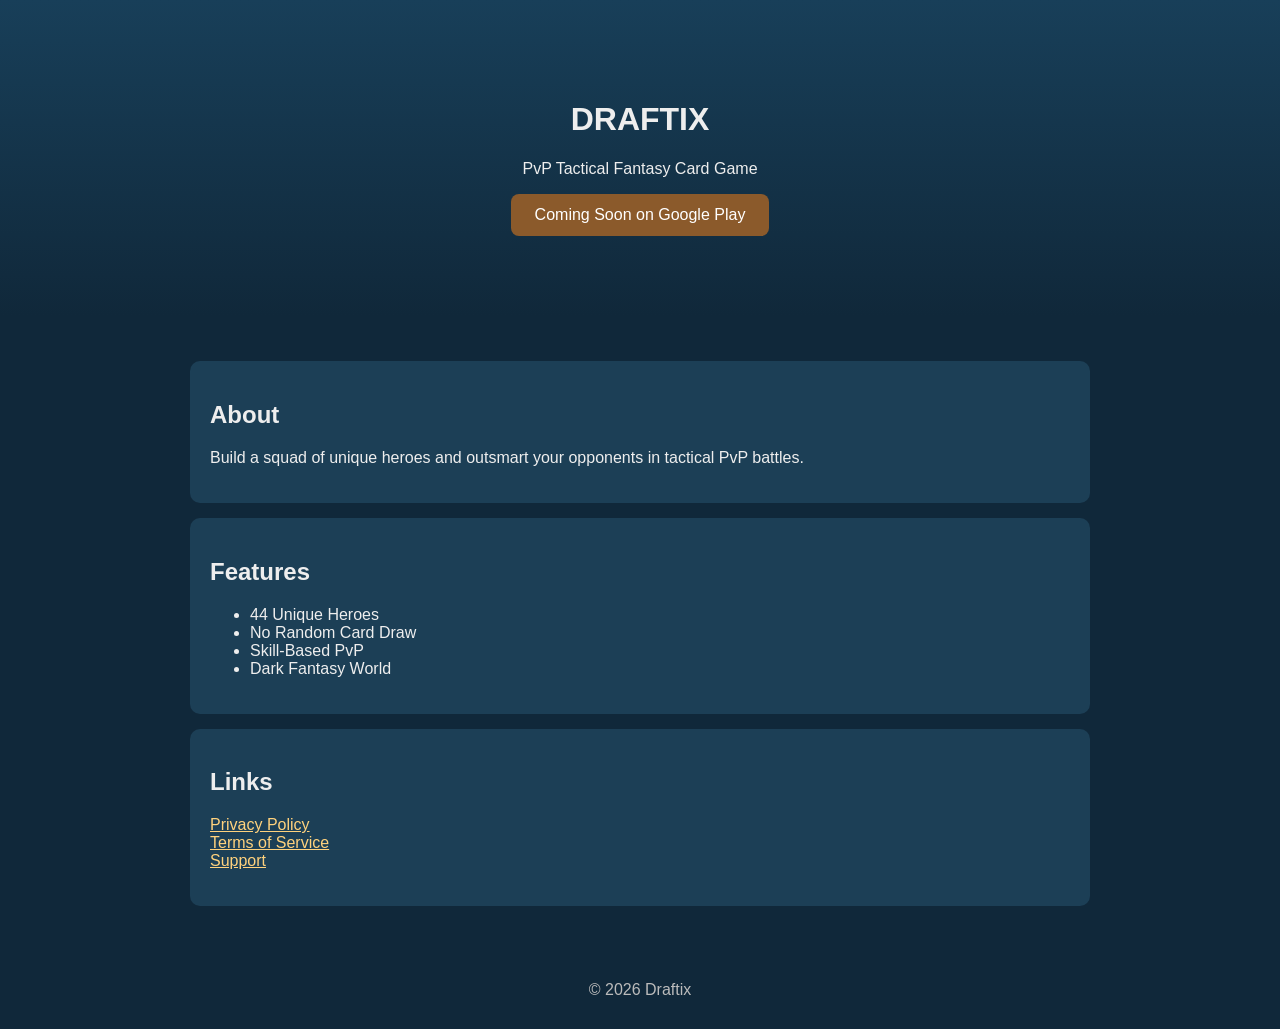
==== index.html @ e76cf4a4 "Add files via upload" ====
<!doctype html><html><head><meta charset='utf-8'><meta name='viewport' content='width=device-width,initial-scale=1'><title>Draftix</title><link rel='stylesheet' href='css/style.css'></head><body>
<div class='hero'><h1>DRAFTIX</h1><p>PvP Tactical Fantasy Card Game</p><a class='btn' href='#'>Coming Soon on Google Play</a></div>
<section>
<div class='card'><h2>About</h2><p>Build a squad of unique heroes and outsmart your opponents in tactical PvP battles.</p></div>
<div class='card'><h2>Features</h2><ul><li>44 Unique Heroes</li><li>No Random Card Draw</li><li>Skill-Based PvP</li><li>Dark Fantasy World</li></ul></div>
<div class='card'><h2>Links</h2><p><a href='privacy.html'>Privacy Policy</a><br><a href='terms.html'>Terms of Service</a><br><a href='support.html'>Support</a></p></div>
</section><footer>© 2026 Draftix</footer></body></html>
---- css/style.css ----
body{margin:0;font-family:Arial;background:#10283a;color:#eee}
.hero{padding:80px 20px;text-align:center;background:linear-gradient(#183f59,#10283a)}
.btn{display:inline-block;background:#8b5a2b;color:#fff;padding:12px 24px;border-radius:8px;text-decoration:none}
section{max-width:900px;margin:auto;padding:30px 20px}
.card{background:#1c3f56;padding:20px;border-radius:10px;margin:15px 0}
footer{text-align:center;padding:30px;color:#bbb}
a{color:#ffd27d}
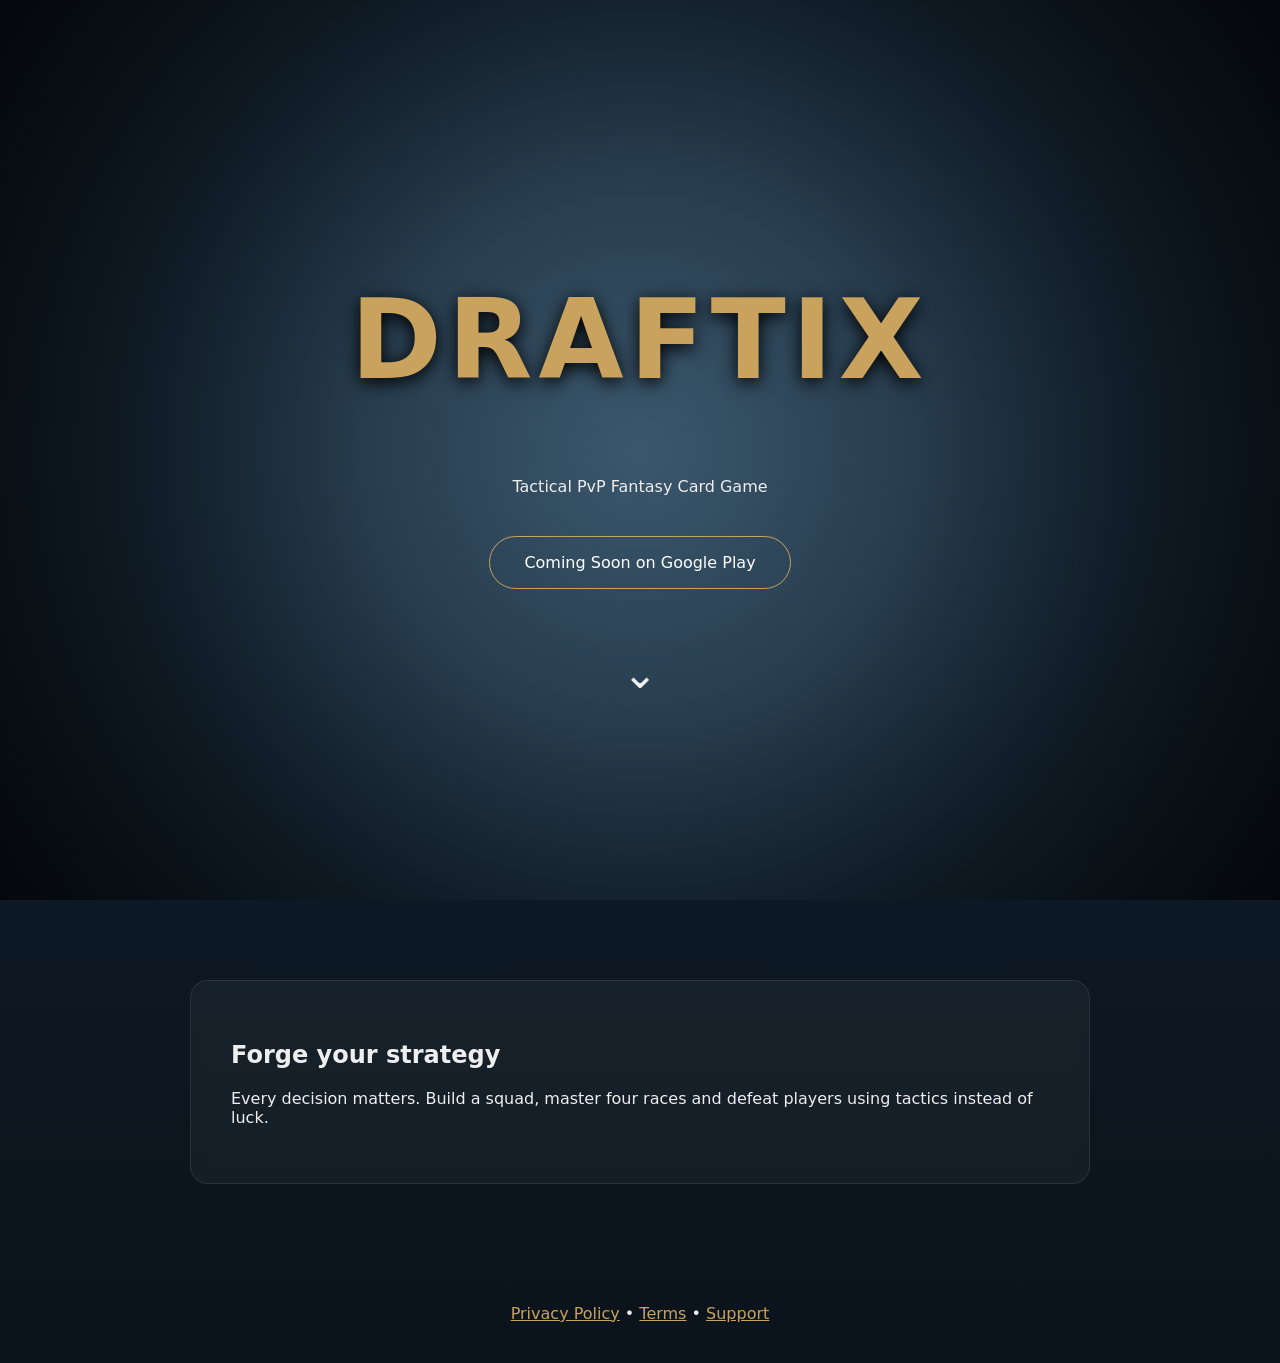
==== commit 404070d3: "Add files via upload" ====
--- a/index.html
+++ b/index.html
@@ -1,7 +1,5 @@
-<!doctype html><html><head><meta charset='utf-8'><meta name='viewport' content='width=device-width,initial-scale=1'><title>Draftix</title><link rel='stylesheet' href='css/style.css'></head><body>
-<div class='hero'><h1>DRAFTIX</h1><p>PvP Tactical Fantasy Card Game</p><a class='btn' href='#'>Coming Soon on Google Play</a></div>
-<section>
-<div class='card'><h2>About</h2><p>Build a squad of unique heroes and outsmart your opponents in tactical PvP battles.</p></div>
-<div class='card'><h2>Features</h2><ul><li>44 Unique Heroes</li><li>No Random Card Draw</li><li>Skill-Based PvP</li><li>Dark Fantasy World</li></ul></div>
-<div class='card'><h2>Links</h2><p><a href='privacy.html'>Privacy Policy</a><br><a href='terms.html'>Terms of Service</a><br><a href='support.html'>Support</a></p></div>
-</section><footer>© 2026 Draftix</footer></body></html>+<!doctype html><html><head><meta charset="utf-8"><meta name="viewport" content="width=device-width,initial-scale=1"><title>Draftix</title><link rel="stylesheet" href="css/style.css"></head><body>
+<div class="hero"><div class="overlay"></div><div class="content"><h1>DRAFTIX</h1><p>Tactical PvP Fantasy Card Game</p><a class="btn" href="#">Coming Soon on Google Play</a><div class="scroll">⌄</div></div></div>
+<section><div class="panel"><h2>Forge your strategy</h2><p>Every decision matters. Build a squad, master four races and defeat players using tactics instead of luck.</p></div></section>
+<footer><a href="privacy.html">Privacy Policy</a> • <a href="terms.html">Terms</a> • <a href="support.html">Support</a></footer>
+</body></html>
--- a/css/style.css
+++ b/css/style.css
@@ -1,7 +1 @@
-body{margin:0;font-family:Arial;background:#10283a;color:#eee}
-.hero{padding:80px 20px;text-align:center;background:linear-gradient(#183f59,#10283a)}
-.btn{display:inline-block;background:#8b5a2b;color:#fff;padding:12px 24px;border-radius:8px;text-decoration:none}
-section{max-width:900px;margin:auto;padding:30px 20px}
-.card{background:#1c3f56;padding:20px;border-radius:10px;margin:15px 0}
-footer{text-align:center;padding:30px;color:#bbb}
-a{color:#ffd27d}+:root{--gold:#c9a25d;--bg:#0d1822;}*{box-sizing:border-box}body{margin:0;font-family:system-ui;background:linear-gradient(#102435,#0b131b);color:#eee}.hero{position:relative;height:100vh;display:flex;align-items:center;justify-content:center;overflow:hidden;background:radial-gradient(circle at center,#27465e,#0b131b)}.hero:before{content:'';position:absolute;inset:-5%;background:radial-gradient(circle,#ffffff18,transparent 60%);animation:breathe 18s ease-in-out infinite}.overlay{position:absolute;inset:0;background:radial-gradient(circle,transparent 35%,#0009 100%)}.content{position:relative;text-align:center;animation:fade 1.5s}.content h1{font-size:clamp(56px,10vw,110px);letter-spacing:6px;color:var(--gold);text-shadow:0 4px 18px #000}.btn{display:inline-block;margin-top:24px;padding:16px 34px;border:1px solid var(--gold);border-radius:999px;color:#fff;text-decoration:none;transition:.3s}.btn:hover{background:var(--gold);color:#111;transform:translateY(-2px)}.scroll{margin-top:60px;font-size:42px;animation:bob 2s infinite}.panel{max-width:900px;margin:80px auto;padding:40px;border:1px solid #ffffff18;border-radius:18px;background:#ffffff0a;backdrop-filter:blur(6px)}footer{text-align:center;padding:40px}a{color:var(--gold)}@keyframes breathe{50%{transform:scale(1.05)}}@keyframes fade{from{opacity:0;transform:translateY(25px)}to{opacity:1}}@keyframes bob{50%{transform:translateY(10px)}}
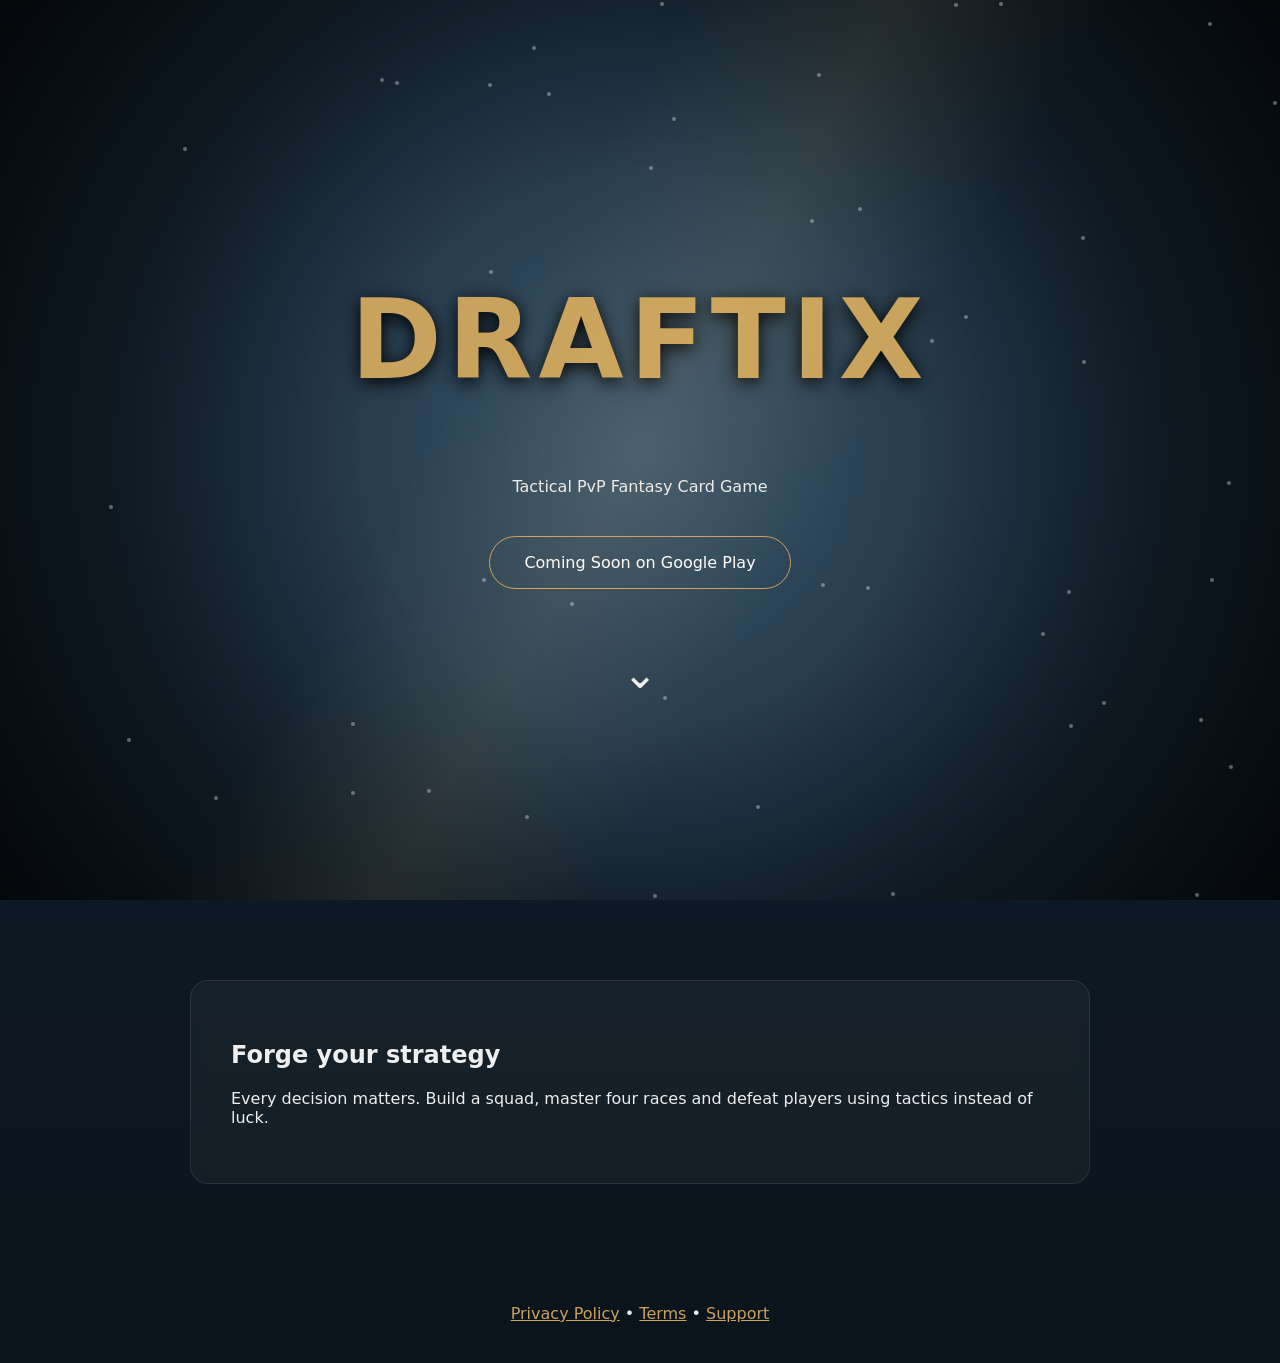
==== commit 17b36f5e: "Add files via upload" ====
--- a/index.html
+++ b/index.html
@@ -1,5 +1,9 @@
 <!doctype html><html><head><meta charset="utf-8"><meta name="viewport" content="width=device-width,initial-scale=1"><title>Draftix</title><link rel="stylesheet" href="css/style.css"></head><body>
-<div class="hero"><div class="overlay"></div><div class="content"><h1>DRAFTIX</h1><p>Tactical PvP Fantasy Card Game</p><a class="btn" href="#">Coming Soon on Google Play</a><div class="scroll">⌄</div></div></div>
+<div class="hero"><div class="atmosphere">
+    <div class="light-rays"></div>
+    <div class="dust-container"></div>
+</div><div class="overlay"></div><div class="content"><h1>DRAFTIX</h1><p>Tactical PvP Fantasy Card Game</p><a class="btn" href="#">Coming Soon on Google Play</a><div class="scroll">⌄</div></div></div>
 <section><div class="panel"><h2>Forge your strategy</h2><p>Every decision matters. Build a squad, master four races and defeat players using tactics instead of luck.</p></div></section>
 <footer><a href="privacy.html">Privacy Policy</a> • <a href="terms.html">Terms</a> • <a href="support.html">Support</a></footer>
+<script src="js/main.js"></script>
 </body></html>
--- a/css/style.css
+++ b/css/style.css
@@ -1 +1,147 @@
-:root{--gold:#c9a25d;--bg:#0d1822;}*{box-sizing:border-box}body{margin:0;font-family:system-ui;background:linear-gradient(#102435,#0b131b);color:#eee}.hero{position:relative;height:100vh;display:flex;align-items:center;justify-content:center;overflow:hidden;background:radial-gradient(circle at center,#27465e,#0b131b)}.hero:before{content:'';position:absolute;inset:-5%;background:radial-gradient(circle,#ffffff18,transparent 60%);animation:breathe 18s ease-in-out infinite}.overlay{position:absolute;inset:0;background:radial-gradient(circle,transparent 35%,#0009 100%)}.content{position:relative;text-align:center;animation:fade 1.5s}.content h1{font-size:clamp(56px,10vw,110px);letter-spacing:6px;color:var(--gold);text-shadow:0 4px 18px #000}.btn{display:inline-block;margin-top:24px;padding:16px 34px;border:1px solid var(--gold);border-radius:999px;color:#fff;text-decoration:none;transition:.3s}.btn:hover{background:var(--gold);color:#111;transform:translateY(-2px)}.scroll{margin-top:60px;font-size:42px;animation:bob 2s infinite}.panel{max-width:900px;margin:80px auto;padding:40px;border:1px solid #ffffff18;border-radius:18px;background:#ffffff0a;backdrop-filter:blur(6px)}footer{text-align:center;padding:40px}a{color:var(--gold)}@keyframes breathe{50%{transform:scale(1.05)}}@keyframes fade{from{opacity:0;transform:translateY(25px)}to{opacity:1}}@keyframes bob{50%{transform:translateY(10px)}}+:root{--gold:#c9a25d;--bg:#0d1822;}*{box-sizing:border-box}body{margin:0;font-family:system-ui;background:linear-gradient(#102435,#0b131b);color:#eee}.hero{position:relative;height:100vh;display:flex;align-items:center;justify-content:center;overflow:hidden;background:radial-gradient(circle at center,#27465e,#0b131b)}.hero:before{content:'';position:absolute;inset:-5%;background:radial-gradient(circle,#ffffff18,transparent 60%);animation:breathe 18s ease-in-out infinite}.overlay{position:absolute;inset:0;background:radial-gradient(circle,transparent 35%,#0009 100%)}.content{position:relative;text-align:center;animation:fade 1.5s}.content h1{font-size:clamp(56px,10vw,110px);letter-spacing:6px;color:var(--gold);text-shadow:0 4px 18px #000}.btn{display:inline-block;margin-top:24px;padding:16px 34px;border:1px solid var(--gold);border-radius:999px;color:#fff;text-decoration:none;transition:.3s}.btn:hover{background:var(--gold);color:#111;transform:translateY(-2px)}.scroll{margin-top:60px;font-size:42px;animation:bob 2s infinite}.panel{max-width:900px;margin:80px auto;padding:40px;border:1px solid #ffffff18;border-radius:18px;background:#ffffff0a;backdrop-filter:blur(6px)}footer{text-align:center;padding:40px}a{color:var(--gold)}@keyframes breathe{50%{transform:scale(1.05)}}@keyframes fade{from{opacity:0;transform:translateY(25px)}to{opacity:1}}@keyframes bob{50%{transform:translateY(10px)}}
+/* ===========================
+   DRAFTIX ATMOSPHERE v0.3
+=========================== */
+
+
+.hero {
+    position: relative;
+    overflow: hidden;
+}
+
+
+.atmosphere {
+    position: absolute;
+    inset: 0;
+    pointer-events: none;
+    z-index: 1;
+}
+
+
+/* Световые лучи */
+
+.light-rays {
+    position: absolute;
+    width: 120%;
+    height: 120%;
+    top: -10%;
+    left: -10%;
+
+    background:
+    linear-gradient(
+        120deg,
+        transparent 40%,
+        rgba(255,210,120,0.08),
+        transparent 60%
+    );
+
+    animation: raysMove 18s infinite alternate ease-in-out;
+}
+
+
+@keyframes raysMove {
+
+    from {
+        transform: translateX(-30px);
+        opacity: .5;
+    }
+
+    to {
+        transform: translateX(30px);
+        opacity: .9;
+    }
+
+}
+
+
+/* Пыль */
+
+.dust-container {
+    position:absolute;
+    inset:0;
+}
+
+
+.dust {
+    position:absolute;
+
+    width:4px;
+    height:4px;
+
+    background:rgba(255,255,255,.35);
+
+    border-radius:50%;
+
+    animation:
+    dustFloat linear infinite;
+}
+
+
+
+@keyframes dustFloat {
+
+    from {
+
+        transform:
+        translateY(0)
+        translateX(0);
+
+        opacity:0;
+
+    }
+
+
+    20% {
+
+        opacity:1;
+
+    }
+
+
+    80% {
+
+        opacity:.7;
+
+    }
+
+
+    to {
+
+        transform:
+        translateY(-120px)
+        translateX(40px);
+
+        opacity:0;
+
+    }
+
+}
+
+
+/* Плавное дыхание */
+
+.hero-background {
+
+    animation:
+    backgroundBreathing 25s infinite alternate ease-in-out;
+
+}
+
+
+@keyframes backgroundBreathing {
+
+
+    from {
+
+        transform:scale(1);
+
+    }
+
+
+    to {
+
+        transform:scale(1.04);
+
+    }
+
+}
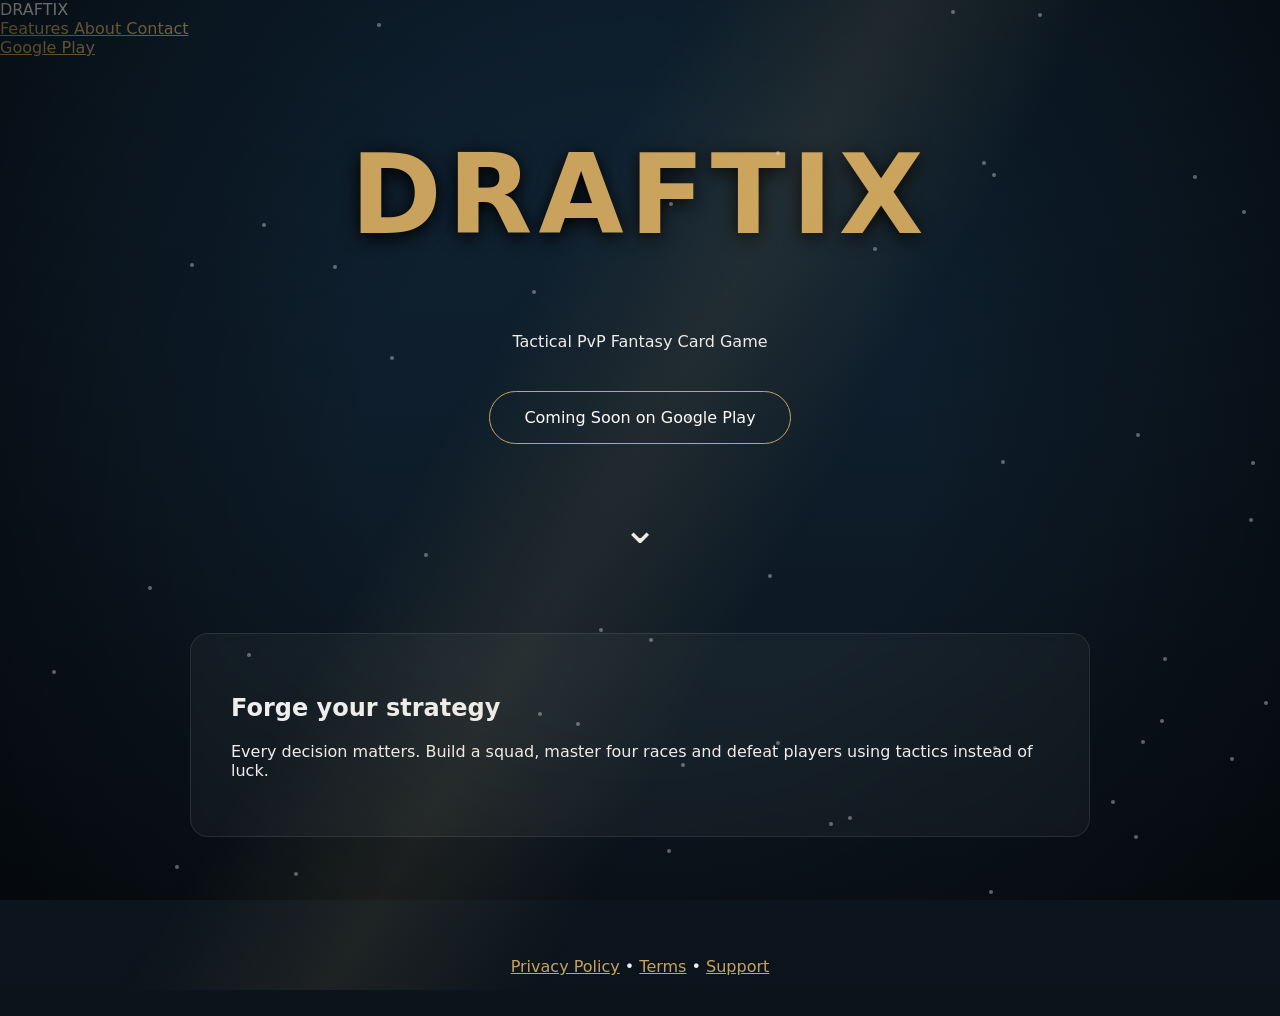
==== commit 9cace1d2: "Update index.html" ====
--- a/index.html
+++ b/index.html
@@ -1,9 +1,38 @@
-<!doctype html><html><head><meta charset="utf-8"><meta name="viewport" content="width=device-width,initial-scale=1"><title>Draftix</title><link rel="stylesheet" href="css/style.css"></head><body>
-<div class="hero"><div class="atmosphere">
+<!doctype html><html><head><meta charset="utf-8"><meta name="viewport" content="width=device-width,initial-scale=1"><title>Draftix</title><link rel="stylesheet" href="css/style.css"></head><body><header class="game-header">
+
+    <div class="header-logo">
+        DRAFTIX
+    </div>
+
+
+    <nav class="game-nav">
+
+        <a href="#features">
+            Features
+        </a>
+
+        <a href="#about">
+            About
+        </a>
+
+        <a href="#contact">
+            Contact
+        </a>
+
+    </nav>
+
+
+    <a class="header-button" href="#">
+        Google Play
+    </a>
+
+
+</header>
+<div class="gold-button"><div class="atmosphere">
     <div class="light-rays"></div>
     <div class="dust-container"></div>
 </div><div class="overlay"></div><div class="content"><h1>DRAFTIX</h1><p>Tactical PvP Fantasy Card Game</p><a class="btn" href="#">Coming Soon on Google Play</a><div class="scroll">⌄</div></div></div>
 <section><div class="panel"><h2>Forge your strategy</h2><p>Every decision matters. Build a squad, master four races and defeat players using tactics instead of luck.</p></div></section>
 <footer><a href="privacy.html">Privacy Policy</a> • <a href="terms.html">Terms</a> • <a href="support.html">Support</a></footer>
 <script src="js/main.js"></script>
-</body></html>+</body></html>
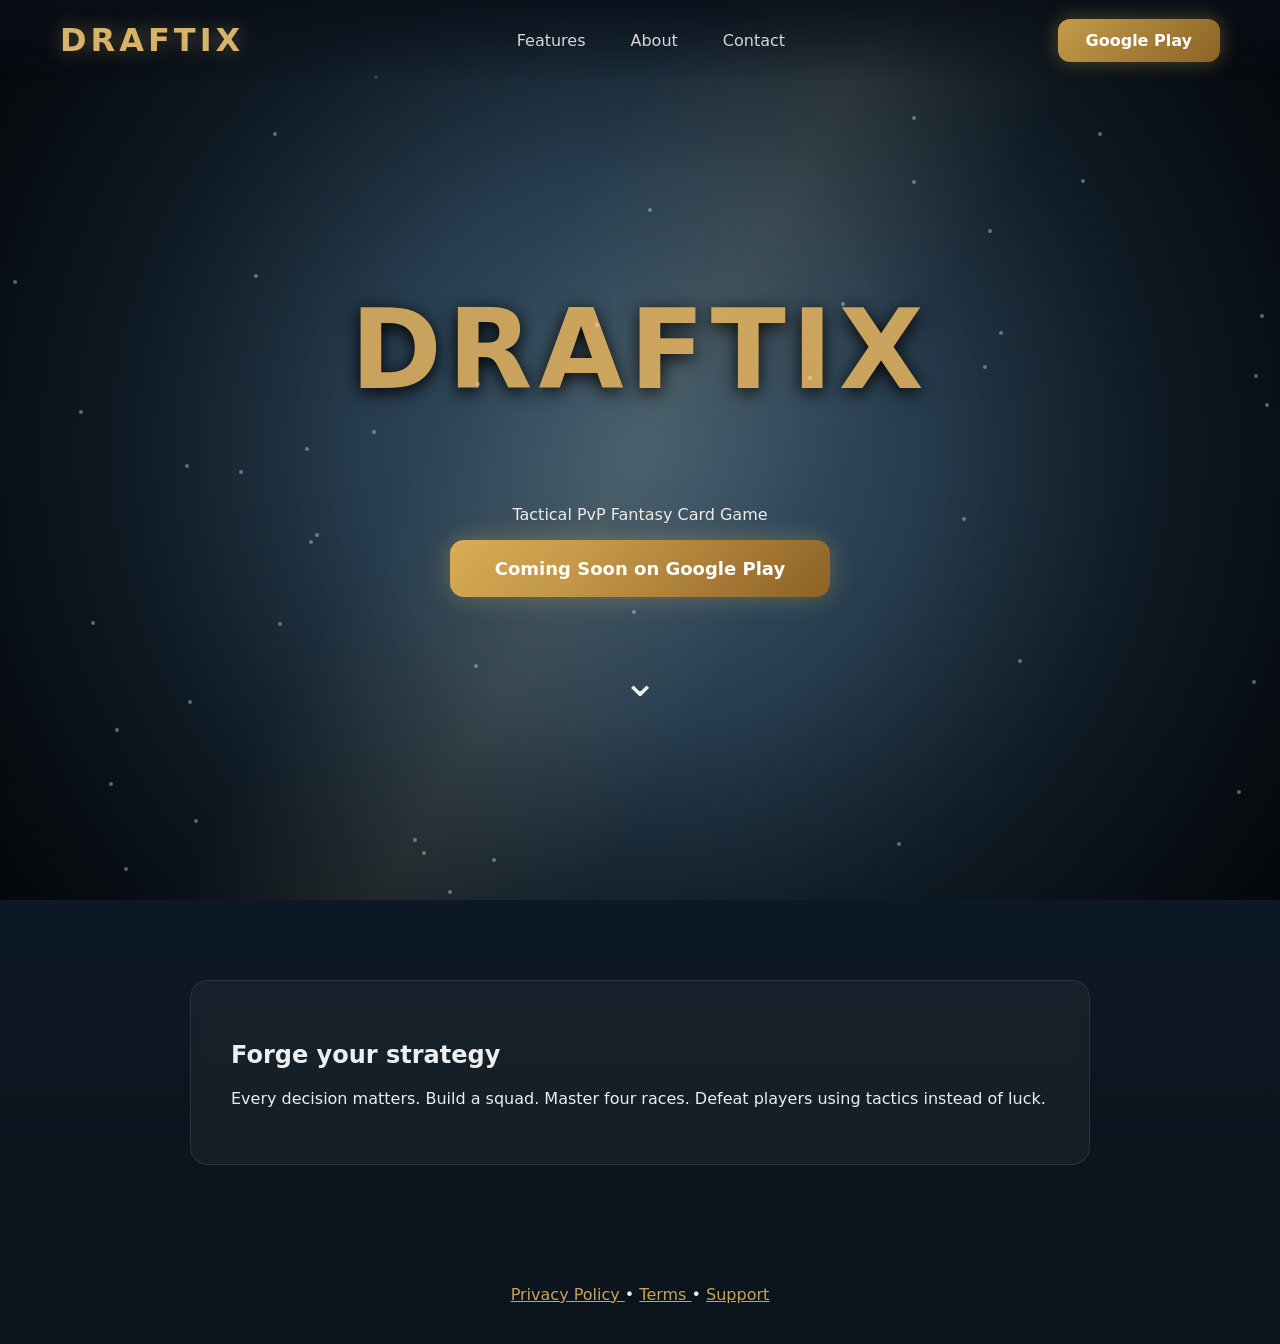
==== commit 5404abc5: "Update index.html" ====
--- a/index.html
+++ b/index.html
@@ -1,9 +1,27 @@
-<!doctype html><html><head><meta charset="utf-8"><meta name="viewport" content="width=device-width,initial-scale=1"><title>Draftix</title><link rel="stylesheet" href="css/style.css"></head><body><header class="game-header">
+<!doctype html>
+<html lang="en">
+
+<head>
+
+    <meta charset="utf-8">
+
+    <meta
+        name="viewport"
+        content="width=device-width, initial-scale=1.0">
+
+    <title>Draftix</title>
+
+    <link rel="stylesheet" href="css/style.css">
+
+</head>
+
+<body>
+
+<header class="game-header">
 
     <div class="header-logo">
         DRAFTIX
     </div>
-
 
     <nav class="game-nav">
 
@@ -21,18 +39,100 @@
 
     </nav>
 
-
     <a class="header-button" href="#">
         Google Play
     </a>
 
+</header>
 
-</header>
-<div class="gold-button"><div class="atmosphere">
-    <div class="light-rays"></div>
-    <div class="dust-container"></div>
-</div><div class="overlay"></div><div class="content"><h1>DRAFTIX</h1><p>Tactical PvP Fantasy Card Game</p><a class="btn" href="#">Coming Soon on Google Play</a><div class="scroll">⌄</div></div></div>
-<section><div class="panel"><h2>Forge your strategy</h2><p>Every decision matters. Build a squad, master four races and defeat players using tactics instead of luck.</p></div></section>
-<footer><a href="privacy.html">Privacy Policy</a> • <a href="terms.html">Terms</a> • <a href="support.html">Support</a></footer>
+
+<!-- HERO -->
+
+<section class="hero">
+
+    <div class="atmosphere">
+
+        <div class="light-rays"></div>
+
+        <div class="dust-container"></div>
+
+    </div>
+
+    <div class="overlay"></div>
+
+    <div class="content">
+
+        <h1>DRAFTIX</h1>
+
+        <p>
+            Tactical PvP Fantasy Card Game
+        </p>
+
+        <a class="gold-button" href="#">
+            Coming Soon on Google Play
+        </a>
+
+        <div class="scroll">
+            ⌄
+        </div>
+
+    </div>
+
+</section>
+
+
+<!-- FEATURES -->
+
+<section
+    id="features"
+    class="reveal">
+
+    <div class="panel">
+
+        <h2>
+            Forge your strategy
+        </h2>
+
+        <p>
+
+            Every decision matters.
+
+            Build a squad.
+
+            Master four races.
+
+            Defeat players using tactics instead of luck.
+
+        </p>
+
+    </div>
+
+</section>
+
+
+<footer>
+
+    <a href="privacy.html">
+        Privacy Policy
+    </a>
+
+    •
+
+    <a href="terms.html">
+        Terms
+    </a>
+
+    •
+
+    <a href="support.html">
+        Support
+    </a>
+
+</footer>
+
+
 <script src="js/main.js"></script>
-</body></html>
+
+</body>
+
+</html>
--- a/css/style.css
+++ b/css/style.css
@@ -145,3 +145,385 @@
     }
 
 }
+/* =================================
+   DRAFTIX ATMOSPHERE v0.3 PART 2
+================================= */
+
+
+/* HEADER */
+
+
+.game-header {
+
+position:fixed;
+
+top:0;
+left:0;
+
+width:100%;
+
+height:80px;
+
+display:flex;
+
+align-items:center;
+
+justify-content:space-between;
+
+padding:0 60px;
+
+
+z-index:20;
+
+
+background:
+
+linear-gradient(
+180deg,
+rgba(10,15,25,.85),
+transparent
+);
+
+
+backdrop-filter:blur(8px);
+
+
+animation:
+headerAppear 1.2s ease forwards;
+
+
+}
+
+
+
+@keyframes headerAppear {
+
+
+from{
+
+opacity:0;
+
+transform:
+translateY(-30px);
+
+}
+
+
+to{
+
+opacity:1;
+
+transform:
+translateY(0);
+
+}
+
+
+}
+
+
+
+.header-logo {
+
+
+font-size:32px;
+
+font-weight:900;
+
+
+letter-spacing:4px;
+
+
+color:#d6b36a;
+
+
+text-shadow:
+
+0 0 20px rgba(214,179,106,.4);
+
+
+}
+
+
+
+
+.game-nav {
+
+
+display:flex;
+
+gap:45px;
+
+
+}
+
+
+
+.game-nav a {
+
+
+color:#d7d7d7;
+
+text-decoration:none;
+
+font-size:16px;
+
+
+transition:.3s;
+
+
+}
+
+
+
+.game-nav a:hover {
+
+
+color:#e7c477;
+
+
+}
+
+
+
+
+.header-button {
+
+
+padding:
+
+12px 28px;
+
+
+border-radius:12px;
+
+
+background:
+
+linear-gradient(
+135deg,
+#c59b4a,
+#8b6325
+);
+
+
+color:white;
+
+text-decoration:none;
+
+
+font-weight:bold;
+
+
+box-shadow:
+
+0 0 20px rgba(197,155,74,.4);
+
+
+transition:.35s;
+
+
+}
+
+
+
+.header-button:hover {
+
+
+transform:
+translateY(-3px)
+scale(1.05);
+
+
+box-shadow:
+
+0 0 35px rgba(197,155,74,.8);
+
+
+}
+
+
+
+
+
+/* HERO BUTTON */
+
+
+.gold-button {
+
+
+display:inline-flex;
+
+
+padding:
+
+18px 45px;
+
+
+border-radius:14px;
+
+
+background:
+
+linear-gradient(
+135deg,
+#d8ad55,
+#8e6225
+);
+
+
+color:white;
+
+
+font-weight:700;
+
+
+font-size:18px;
+
+
+text-decoration:none;
+
+
+position:relative;
+
+
+overflow:hidden;
+
+
+transition:.35s;
+
+
+
+box-shadow:
+
+
+0 0 25px
+rgba(216,173,85,.35);
+
+
+}
+
+
+
+.gold-button:hover{
+
+
+transform:
+
+translateY(-5px)
+scale(1.04);
+
+
+box-shadow:
+
+
+0 0 50px
+rgba(216,173,85,.8);
+
+
+
+}
+
+
+
+
+.gold-button::before{
+
+
+content:"";
+
+
+position:absolute;
+
+
+top:0;
+
+left:-120%;
+
+
+width:70%;
+
+
+height:100%;
+
+
+background:
+
+linear-gradient(
+90deg,
+transparent,
+rgba(255,255,255,.35),
+transparent
+);
+
+
+transform:
+
+skewX(-25deg);
+
+
+
+animation:
+
+buttonShine 5s infinite;
+
+
+
+}
+
+
+
+@keyframes buttonShine {
+
+
+0%{
+
+left:-120%;
+
+}
+
+
+20%,100%{
+
+left:150%;
+
+}
+
+
+
+}
+/* SCROLL REVEAL */
+
+
+.reveal {
+
+
+opacity:0;
+
+
+transform:
+
+translateY(50px);
+
+
+transition:
+
+1s ease;
+
+
+}
+
+
+
+.reveal.active {
+
+
+opacity:1;
+
+
+transform:
+
+translateY(0);
+
+
+}
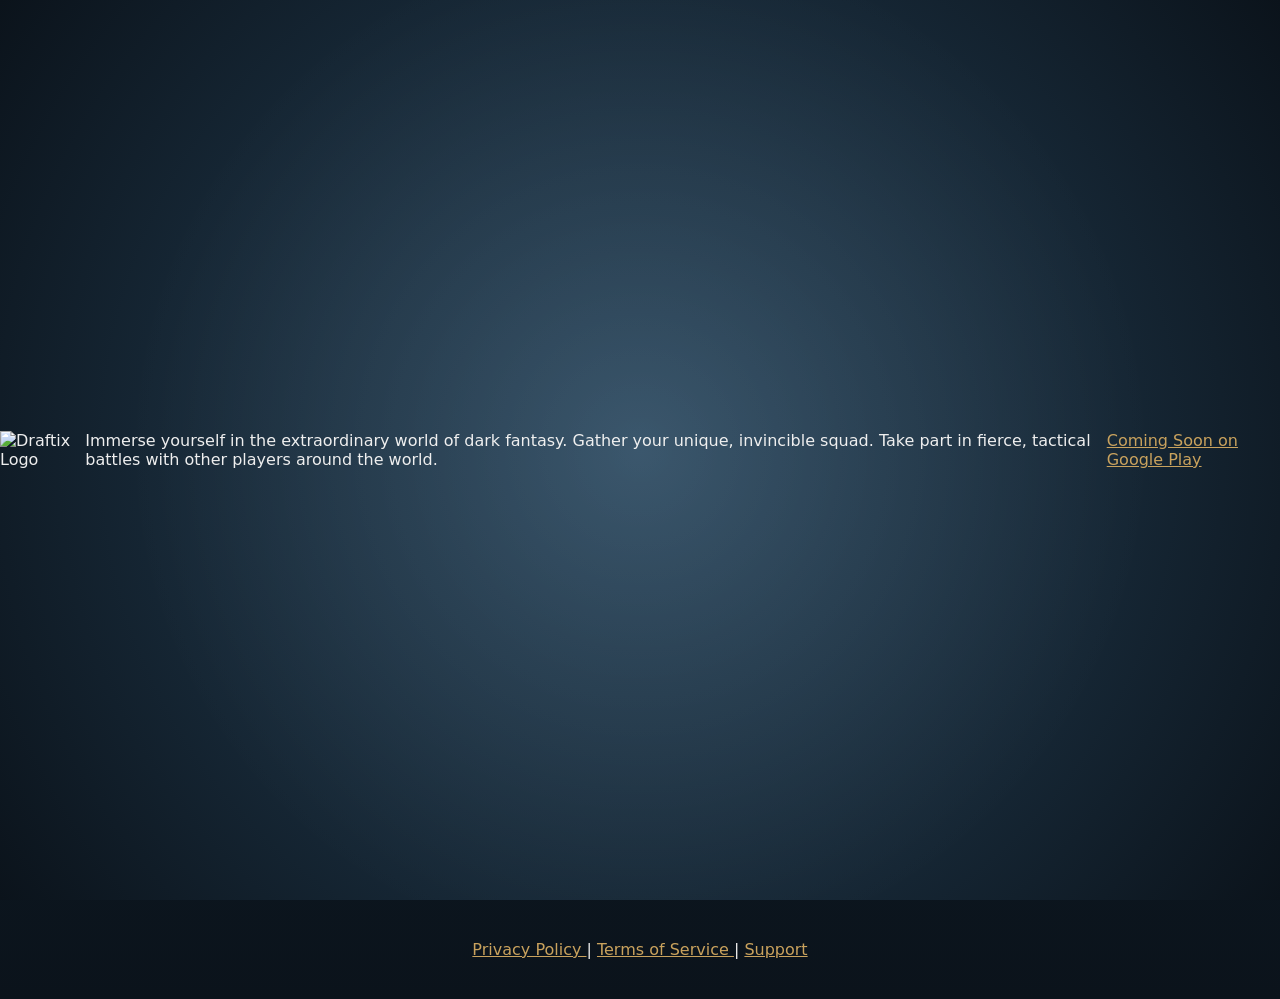
==== commit c23c9e7b: "Update index.html" ====
--- a/index.html
+++ b/index.html
@@ -1,138 +1,99 @@
-<!doctype html>
+<!DOCTYPE html>
 <html lang="en">
 
 <head>
 
-    <meta charset="utf-8">
+<meta charset="UTF-8">
 
-    <meta
-        name="viewport"
-        content="width=device-width, initial-scale=1.0">
+<meta name="viewport" content="width=device-width, initial-scale=1.0">
 
-    <title>Draftix</title>
+<title>Draftix</title>
 
-    <link rel="stylesheet" href="css/style.css">
+<link rel="stylesheet" href="css/style.css">
 
 </head>
 
+
 <body>
 
-<header class="game-header">
 
-    <div class="header-logo">
-        DRAFTIX
-    </div>
+<div class="background"></div>
 
-    <nav class="game-nav">
+<div class="particles"></div>
 
-        <a href="#features">
-            Features
-        </a>
 
-        <a href="#about">
-            About
-        </a>
 
-        <a href="#contact">
-            Contact
-        </a>
+<main class="hero">
 
-    </nav>
 
-    <a class="header-button" href="#">
-        Google Play
+    <img 
+        src="assets/logo.png"
+        class="logo"
+        alt="Draftix Logo"
+    >
+
+
+
+    <p class="description">
+
+        Immerse yourself in the extraordinary world of dark fantasy.
+        Gather your unique, invincible squad.
+        Take part in fierce, tactical battles with other players around the world.
+
+    </p>
+
+
+
+    <a 
+        href="#"
+        class="play-button"
+    >
+
+        Coming Soon on Google Play
+
     </a>
 
-</header>
 
 
-<!-- HERO -->
+</main>
 
-<section class="hero">
-
-    <div class="atmosphere">
-
-        <div class="light-rays"></div>
-
-        <div class="dust-container"></div>
-
-    </div>
-
-    <div class="overlay"></div>
-
-    <div class="content">
-
-        <h1>DRAFTIX</h1>
-
-        <p>
-            Tactical PvP Fantasy Card Game
-        </p>
-
-        <a class="gold-button" href="#">
-            Coming Soon on Google Play
-        </a>
-
-        <div class="scroll">
-            ⌄
-        </div>
-
-    </div>
-
-</section>
-
-
-<!-- FEATURES -->
-
-<section
-    id="features"
-    class="reveal">
-
-    <div class="panel">
-
-        <h2>
-            Forge your strategy
-        </h2>
-
-        <p>
-
-            Every decision matters.
-
-            Build a squad.
-
-            Master four races.
-
-            Defeat players using tactics instead of luck.
-
-        </p>
-
-    </div>
-
-</section>
 
 
 <footer>
+
 
     <a href="privacy.html">
         Privacy Policy
     </a>
 
-    •
+
+    <span>
+        |
+    </span>
+
 
     <a href="terms.html">
-        Terms
+        Terms of Service
     </a>
 
-    •
+
+    <span>
+        |
+    </span>
+
 
     <a href="support.html">
         Support
     </a>
 
+
 </footer>
+
 
 
 <script src="js/main.js"></script>
 
+
 </body>
 
 </html>
